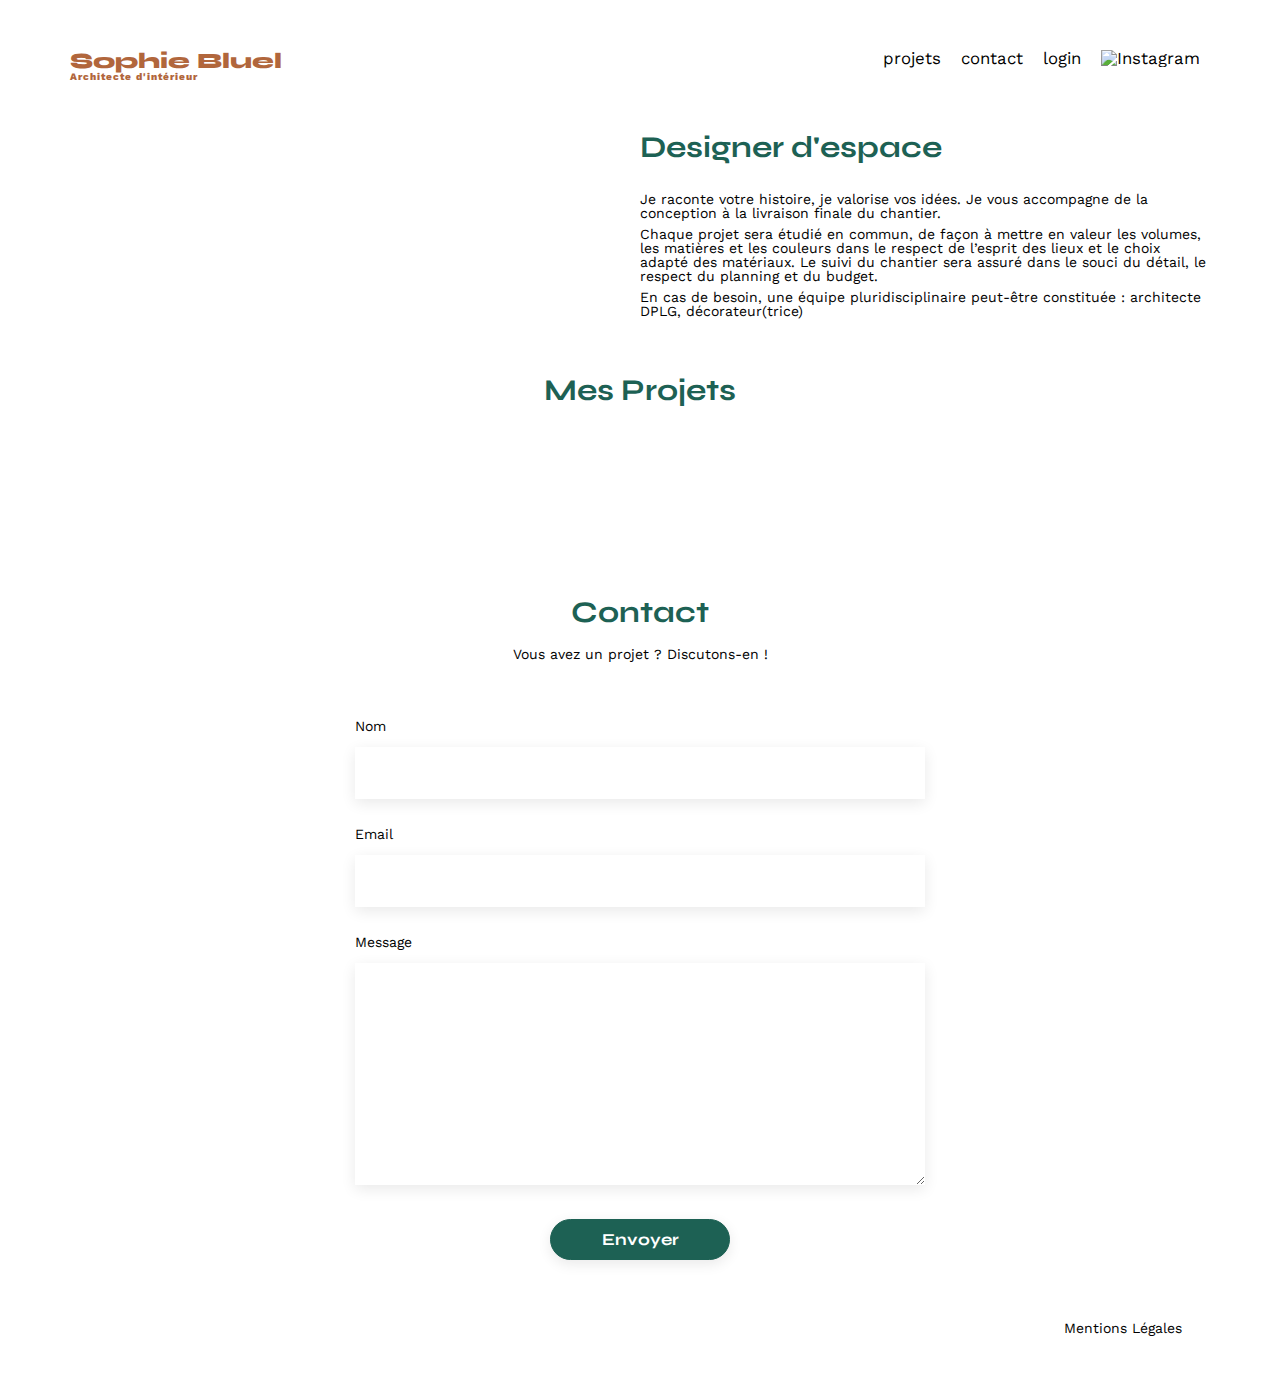
==== FrontEnd/index.html @ ddad5e9e "Added move btn in modal + minor SASS styling" ====
<!DOCTYPE html>
<html lang="fr">
<head>
	<meta charset="UTF-8">
	<title>Sophie Bluel - Architecte d'intérieur</title>
	<meta name="viewport" content="width=device-width, initial-scale=1.0">
	<link rel="preconnect" href="https://fonts.googleapis.com">
	<link rel="preconnect" href="https://fonts.gstatic.com" crossorigin>
	<link href="https://fonts.googleapis.com/css2?family=Syne:wght@700;800&family=Work+Sans&display=swap" rel="stylesheet">
	<meta name="description" content="">
	<link rel="stylesheet" href="./assets/main.css">
	<!-- Font Awesome CDN -->
    <script src="https://kit.fontawesome.com/247f8df8c0.js" crossorigin="anonymous"></script>
</head>
<body>
<div id="edit-bar" class="hidden">
	<span class="edit-btn"><i class="fa-regular fa-pen-to-square"></i> Mode édition</span>
	<a href="#" class="btn w-btn">publier les changements</a>
</div>
<header>
	<h1>Sophie Bluel <span>Architecte d'intérieur</span></h1>
	<nav>
		<ul>
			<li>projets</li>
			<li>contact</li>
			<li href="login.html" id="log-btn">login</li>
			<li><img src="./assets/icons/instagram.png" alt="Instagram"></li>
		</ul>
	</nav>
</header>
<main>
	<section id="introduction">
		<figure>
			<img src="./assets/images/sophie-bluel.png" alt="">
		</figure>
		<article>
			<h2>Designer d'espace</h2>
			<p>Je raconte votre histoire, je valorise vos idées. Je vous accompagne de la conception à la livraison finale du chantier.</p>
			<p>Chaque projet sera étudié en commun, de façon à mettre en valeur les volumes, les matières et les couleurs dans le respect de l’esprit des lieux et le choix adapté des matériaux. Le suivi du chantier sera assuré dans le souci du détail, le respect du planning et du budget.</p>
			<p>En cas de besoin, une équipe pluridisciplinaire peut-être constituée : architecte DPLG, décorateur(trice)</p>
		</article>
	</section>
	<section id="portfolio">
		<div class="d-flex flex-center">
			<h2>Mes Projets</h2>
			<button class="edit-btn edit-btn-alt hidden" id="edit-btn"><i class="fa-regular fa-pen-to-square"></i> modifier</button>
		</div>
		<nav>
			<ul class="filters-list"></ul>
		</nav>
		<div class="gallery"></div>
	</section>
	<section id="contact">
		<h2>Contact</h2>
		<p>Vous avez un projet ? Discutons-en !</p>
		<form action="#" method="post">
			<label for="name">Nom</label>
			<input type="text" name="name" id="name">
			<label for="email">Email</label>
			<input type="email" name="email" id="email">
			<label for="message">Message</label>
			<textarea name="message" id="message" cols="30" rows="10"></textarea>
			<input type="submit" value="Envoyer">
		</form>
	</section>
	<div id="js-modal" class="modal-hidden" aria-hidden="true" role="dialog" aria-labelledby="main-modal">
		<div class="js-modal-wrapper js-modal-stop">
			<div class="js-modal-buttons">
				<button id="js-modal-return"><i class="fa-solid fa-arrow-left"></i></button>
				<button id="js-modal-close"><i class="fa-solid fa-xmark"></i></button>
			</div>
			<div id="js-modal-edit">
				<h2>Galerie photo</h2>
				<div id="js-modal-gallery">
						
				</div>
				<button class="active-btn" id="submit-btn">Ajouter une photo</button>
				<a href="#" class="colored-link">Supprimer la galerie</a>
			</div>
			<div id="js-modal-form">
				<h2>Ajout photo</h2>
				<form action="#" method="post" id="submit-form">
					<div class="file-container">
						<input type="file" name="work-file" id="work-file" accept="image/png, image/jpeg">
					</div>
					<label for="work-title">Titre</label>
					<input type="text" name="work-title" id="work-title">
					<label for="work-category">Catégorie</label>
					<select name="work-category" id="work-category"></select>
					<input type="submit" value="Valider">
				</form>
			</div>
		</div>
	</div>
</main>

<footer>
	<nav>
		<ul>
			<li>Mentions Légales</li>
		</ul>
	</nav>
</footer>
<script src="./assets/script.js"></script>
</body>
</html>
---- FrontEnd/assets/main.css ----
/* http://meyerweb.com/eric/tools/css/reset/
   v2.0 | 20110126
   License: none (public domain)
*/
html, body, div, span, applet, object, iframe,
h1, h2, h3, h4, h5, h6, p, blockquote, pre,
a, abbr, acronym, address, big, cite, code,
del, dfn, em, img, ins, kbd, q, s, samp,
small, strike, strong, sub, sup, tt, var,
b, u, i, center,
dl, dt, dd, ol, ul, li,
fieldset, form, label, legend,
table, caption, tbody, tfoot, thead, tr, th, td,
article, aside, canvas, details, embed,
figure, figcaption, footer, header, hgroup,
menu, nav, output, ruby, section, summary,
time, mark, audio, video {
  margin: 0;
  padding: 0;
  border: 0;
  font-size: 100%;
  font: inherit;
  vertical-align: baseline;
}

/* HTML5 display-role reset for older browsers */
article, aside, details, figcaption, figure,
footer, header, hgroup, menu, nav, section {
  display: block;
}

body {
  line-height: 1;
}

ol, ul {
  list-style: none;
}

blockquote, q {
  quotes: none;
}

blockquote:before, blockquote:after,
q:before, q:after {
  content: "";
  content: none;
}

table {
  border-collapse: collapse;
  border-spacing: 0;
}

/** end reset css**/
/* Color variables */
/* Other variables */
/* Function to convert into Rem units */
body {
  max-width: 71.25rem;
  margin: auto;
  font-family: "Work Sans";
  font-size: 0.875rem;
}

section {
  margin: 3.125rem 0;
}

form {
  text-align: left;
  margin-top: 30px;
  display: flex;
  flex-direction: column;
}
form input, form select, form textarea {
  font-size: 1.2em;
  border: none;
  box-shadow: 0px 4px 14px rgba(0, 0, 0, 0.09);
  padding: 1rem;
}
form label {
  text-align: left;
  margin: 2em 0 1em 0;
}

.hidden {
  display: none !important;
}

.visible {
  display: flex !important;
}

/** Reusable CSS classes **/
.d-flex {
  display: flex;
}

.flex-center {
  align-items: center;
  justify-content: center;
}

h1 {
  display: flex;
  flex-direction: column;
  font-family: "Syne", sans-serif;
  font-size: 1.375rem;
  font-weight: 800;
  color: #B1663C;
}
h1 > span {
  font-family: "Work Sans", sans-serif;
  font-size: 0.625rem;
  letter-spacing: 0.1em;
}

h2 {
  font-family: "Syne", sans-serif;
  font-weight: 700;
  font-size: 1.875rem;
  color: #1D6154;
}

input[type=submit], .btn, .active-btn, .filter-btn {
  font-family: "Syne", sans-serif;
  font-weight: 700;
  text-align: center;
  border-radius: 60px;
  border: 1px solid #1D6154;
  text-decoration: none;
  padding: 0.5625rem 1.875rem;
}

.filters-list {
  gap: 0.625rem;
  margin: 3.1875rem 0;
  display: flex;
  justify-content: center;
}

.filter-btn {
  background-color: #FFF;
  color: #1D6154;
  border-color: #1D6154;
  cursor: pointer;
}

input[type=submit], .active-btn {
  color: #FFF;
  background-color: #1D6154;
}

input[type=submit] {
  margin: 2em auto;
  width: 11.25rem;
}

.w-btn {
  background-color: #FFF;
  color: #000;
  padding: 0.6875rem 1.4375rem;
  display: inline-block;
  border-color: #FFF;
  font-family: "Work Sans";
}

.underlined-link {
  color: #3D3D3D;
  font-size: 0.875rem;
  text-align: center;
  display: block;
}
.underlined-link:hover {
  color: #B1663C;
}

.colored-link {
  color: #D65353;
  text-decoration: none;
  font-size: 0.875rem;
  text-align: center;
  margin-top: 1.4375rem;
  display: block;
}

.edit-btn {
  background: none;
  border: none;
  padding: 0;
  font: inherit;
  cursor: pointer;
  outline: inherit;
  color: #FFF;
  text-decoration: none;
  margin-right: 1.3125rem;
  font-size: 1rem;
}

.edit-btn-alt {
  color: #000;
}

.delete-btn, .move-btn {
  width: 1.5rem;
  background-color: #000;
  padding: 0.25rem;
  border-radius: 0.125rem;
  color: #FFF;
  border: none;
  cursor: pointer;
}

@keyframes fadeIn {
  0% {
    opacity: 0;
  }
  100% {
    opacity: 1;
  }
}
@keyframes slideInTop {
  0% {
    transform: translateY(-50%);
  }
  100% {
    transform: translateY(0);
  }
}
/** Modal styling **/
#js-modal {
  width: 100%;
  height: 100%;
  position: fixed;
  top: 0;
  left: 0;
  background: rgba(0, 0, 0, 0.8);
  justify-content: center;
  align-items: center;
  animation: fadeIn 300ms ease-in-out;
}

.js-modal-wrapper {
  background-color: #fff;
  border-radius: 0.625rem;
  max-width: 39.375rem;
  width: 100%;
  text-align: center;
  padding: 1.875rem;
}
.js-modal-wrapper h2 {
  font-family: "Work Sans";
  color: #000;
  font-weight: 500;
  font-size: 1.625rem;
}
.js-modal-wrapper .js-modal-buttons {
  display: flex;
  justify-content: flex-end;
}
.js-modal-wrapper #js-modal-close {
  cursor: pointer;
  font-size: 1.25rem;
}

.modal-hidden {
  display: none;
}

#js-modal-gallery {
  display: grid;
  grid-template-columns: repeat(5, 1fr);
  gap: 0.625rem;
  margin: 2.875rem 0;
}
#js-modal-gallery figure {
  position: relative;
  text-align: left;
}
#js-modal-gallery img {
  max-width: 100%;
}

#js-modal-form {
  display: none;
  flex-direction: column;
}

.js-modal-gallery-btn {
  position: absolute;
  top: 0.625rem;
  right: 0.625rem;
  display: flex;
  flex-direction: row-reverse;
  gap: 0.25rem;
}

.file-container {
  background-color: #E8F1F6;
  border-radius: 0.1875rem;
}

header {
  display: flex;
  justify-content: space-between;
  margin: 3.125rem 0;
}
header nav ul {
  display: flex;
  align-items: center;
  justify-content: center;
  list-style-type: none;
}
header nav ul li {
  padding: 0 0.625rem;
  font-size: 1.2em;
}
header nav ul li:hover {
  color: #B1663C;
}
header nav ul li img {
  width: 1.1875rem;
}

#edit-bar {
  background-color: #000;
  padding: 0.625rem 0;
  text-align: center;
  width: 100%;
  position: fixed;
  top: 0;
  left: 0;
  z-index: 1;
}

footer nav ul {
  display: flex;
  justify-content: flex-end;
  margin: 2em;
}

#introduction {
  display: flex;
  align-items: center;
}
#introduction figure {
  flex: 1;
}
#introduction img {
  display: block;
  margin: auto;
  width: 80%;
}
#introduction article {
  flex: 1;
}
#introduction h2 {
  margin-bottom: 1em;
}
#introduction p {
  margin-bottom: 0.5em;
}

.gallery {
  width: 100%;
  display: grid;
  grid-template-columns: 1fr 1fr 1fr;
  grid-column-gap: 1.25rem;
  grid-row-gap: 1.25rem;
  margin-top: 5.6875rem;
}
.gallery img {
  width: 100%;
}

#portfolio h2 {
  text-align: center;
}
#portfolio button {
  margin-left: 1.9375rem;
}

#contact {
  width: 50%;
  margin: auto;
}
#contact > * {
  text-align: center;
}
#contact h2 {
  margin-bottom: 20px;
}

i.fa-pen-to-square {
  margin-right: 8px;
}/*# sourceMappingURL=main.css.map */
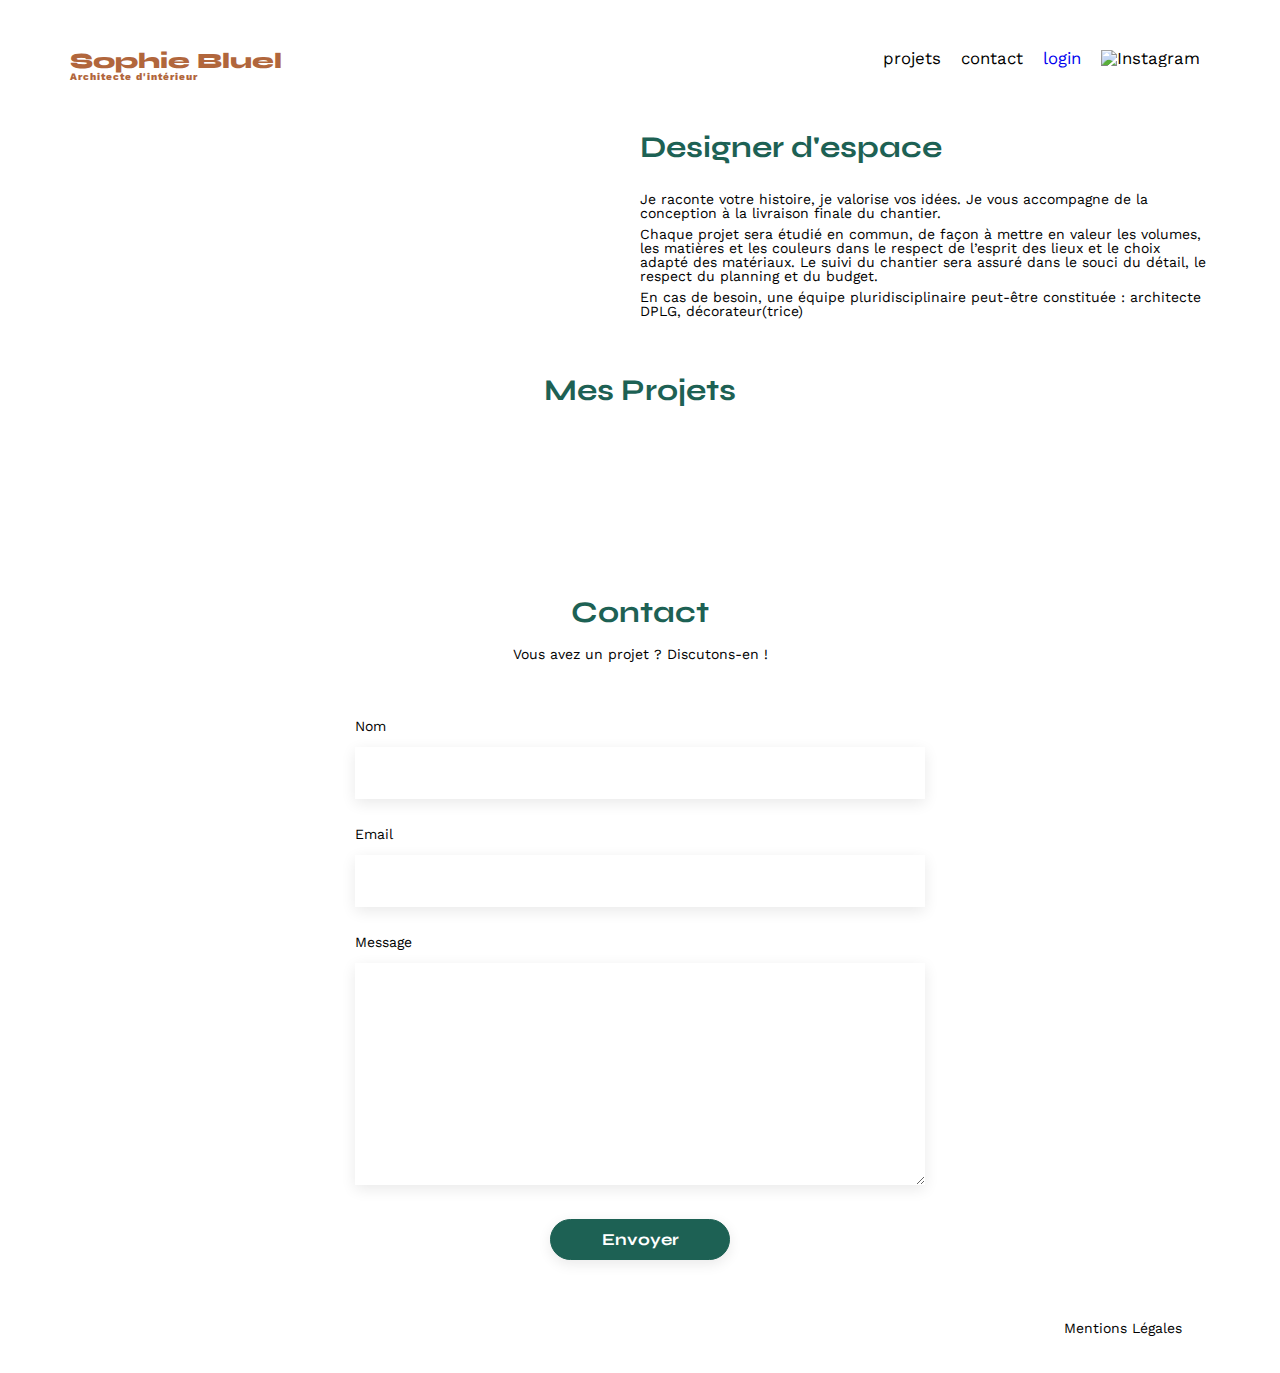
==== commit f5ff5d46: "W3C validator error fixes, SCSS styling and login validation script" ====
--- a/FrontEnd/index.html
+++ b/FrontEnd/index.html
@@ -23,7 +23,7 @@
 		<ul>
 			<li>projets</li>
 			<li>contact</li>
-			<li href="login.html" id="log-btn">login</li>
+			<li id="log-btn"><a href="login.html">login</a></li>
 			<li><img src="./assets/icons/instagram.png" alt="Instagram"></li>
 		</ul>
 	</nav>
@@ -74,8 +74,10 @@
 				<div id="js-modal-gallery">
 						
 				</div>
-				<button class="active-btn" id="submit-btn">Ajouter une photo</button>
-				<a href="#" class="colored-link">Supprimer la galerie</a>
+				<div class="js-modal-cta">
+					<button class="active-btn" id="submit-btn">Ajouter une photo</button>
+					<a href="#" class="colored-link">Supprimer la galerie</a>
+				</div>
 			</div>
 			<div id="js-modal-form">
 				<h2>Ajout photo</h2>
@@ -87,7 +89,9 @@
 					<input type="text" name="work-title" id="work-title">
 					<label for="work-category">Catégorie</label>
 					<select name="work-category" id="work-category"></select>
-					<input type="submit" value="Valider">
+					<div class="js-modal-cta">
+						<input type="submit" value="Valider">
+					</div>
 				</form>
 			</div>
 		</div>
--- a/FrontEnd/assets/main.css
+++ b/FrontEnd/assets/main.css
@@ -235,7 +235,7 @@
   position: fixed;
   top: 0;
   left: 0;
-  background: rgba(0, 0, 0, 0.8);
+  background: rgba(0, 0, 0, 0.4);
   justify-content: center;
   align-items: center;
   animation: fadeIn 300ms ease-in-out;
@@ -259,9 +259,21 @@
   display: flex;
   justify-content: flex-end;
 }
+.js-modal-wrapper .js-modal-buttons button {
+  font-family: inherit; /* 1 */
+  font-size: 100%; /* 1 */
+  line-height: 1.15; /* 1 */
+  margin: 0; /* 2 */
+  background: transparent;
+  border: none;
+}
 .js-modal-wrapper #js-modal-close {
   cursor: pointer;
   font-size: 1.25rem;
+}
+.js-modal-wrapper .js-modal-cta {
+  padding-top: 2.375rem;
+  border-top: 1px solid #B3B3B3;
 }
 
 .modal-hidden {
@@ -321,6 +333,12 @@
 }
 header nav ul li img {
   width: 1.1875rem;
+}
+header nav ul li a {
+  text-decoration: none;
+}
+header nav ul li a:visited {
+  color: #000;
 }
 
 #edit-bar {
@@ -394,4 +412,18 @@
 
 i.fa-pen-to-square {
   margin-right: 8px;
+}
+
+#login-container {
+  text-align: center;
+  max-width: 50%;
+  margin: auto;
+}
+#login-container #login-feedback {
+  color: red;
+  font-weight: bold;
+  margin-top: 2rem;
+}
+#login-container #login-feedback i {
+  margin-right: 0.625rem;
 }/*# sourceMappingURL=main.css.map */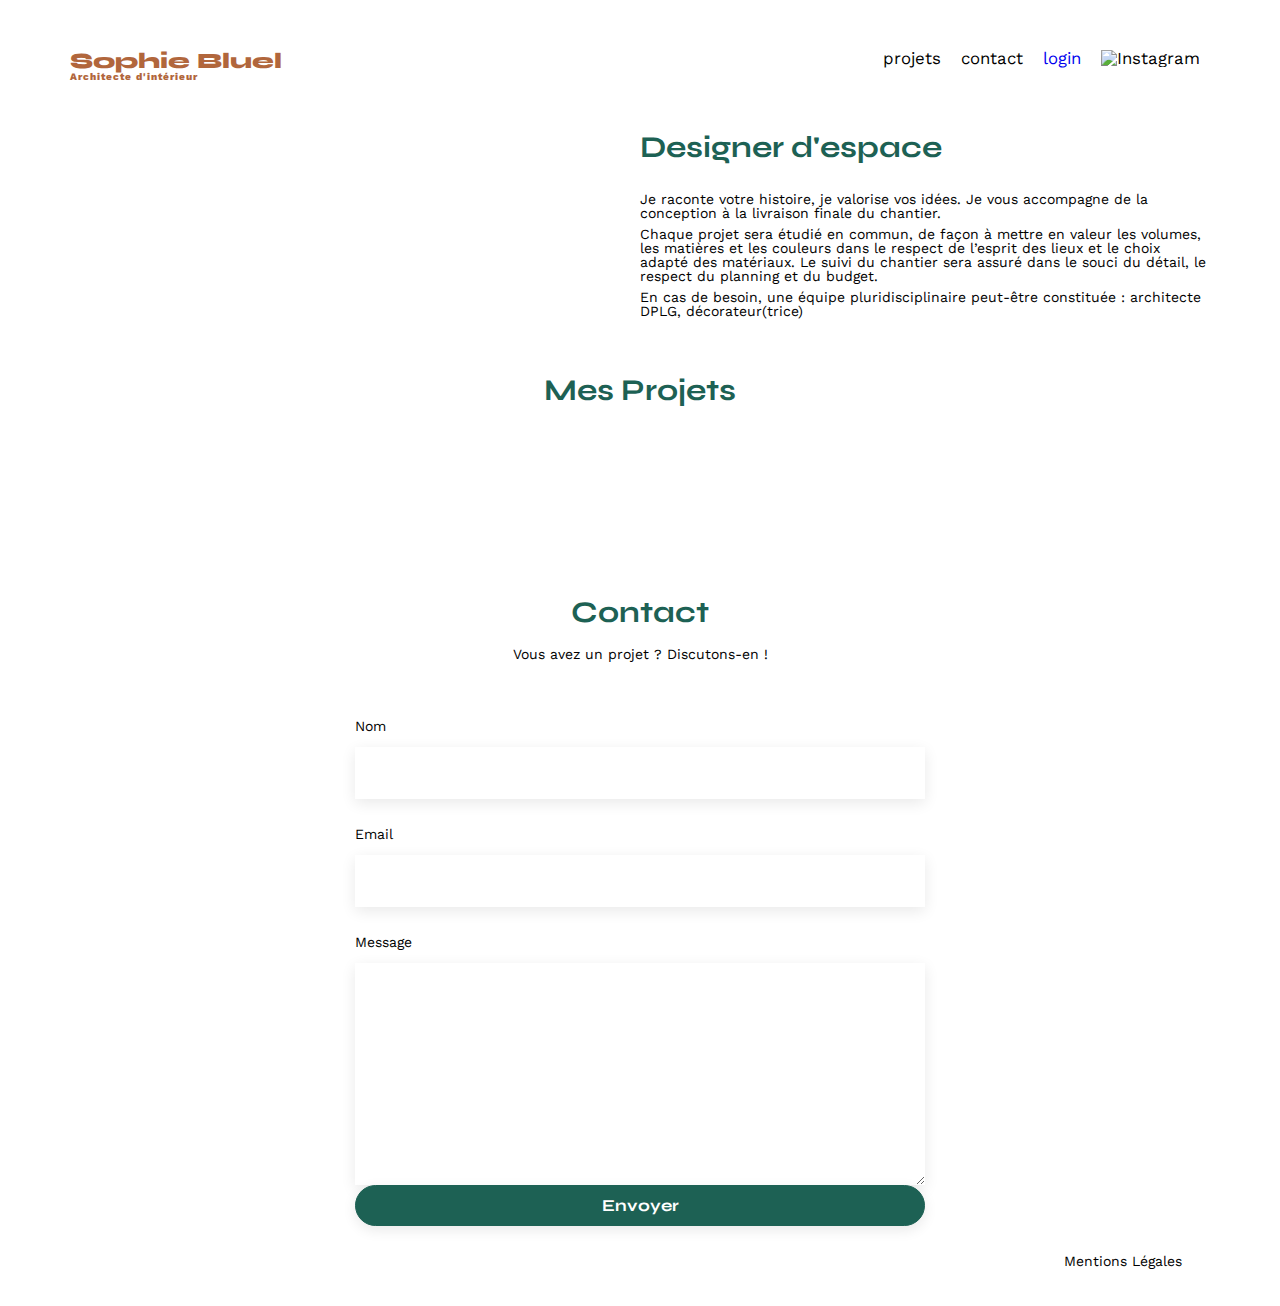
==== commit 788eb4c6: "Added delete btn confirmation alert, added placeholder option (select), CSS styling (file-upload blo" ====
--- a/FrontEnd/index.html
+++ b/FrontEnd/index.html
@@ -13,9 +13,9 @@
     <script src="https://kit.fontawesome.com/247f8df8c0.js" crossorigin="anonymous"></script>
 </head>
 <body>
-<div id="edit-bar" class="hidden">
-	<span class="edit-btn"><i class="fa-regular fa-pen-to-square"></i> Mode édition</span>
-	<a href="#" class="btn w-btn">publier les changements</a>
+<div id="edit-bar" class="admin-hidden">
+	<span class="btn--edit"><i class="fa-regular fa-pen-to-square"></i> Mode édition</span>
+	<a href="#" class="btn btn--white">publier les changements</a>
 </div>
 <header>
 	<h1>Sophie Bluel <span>Architecte d'intérieur</span></h1>
@@ -30,9 +30,12 @@
 </header>
 <main>
 	<section id="introduction">
-		<figure>
-			<img src="./assets/images/sophie-bluel.png" alt="">
-		</figure>
+		<div class="introduction-image">
+			<figure>
+				<img src="./assets/images/sophie-bluel.png" alt="">
+			</figure>
+			<button class="btn--edit btn--edit-alt admin-hidden" id="edit-btn"><i class="fa-regular fa-pen-to-square"></i> modifier</button>
+		</div>
 		<article>
 			<h2>Designer d'espace</h2>
 			<p>Je raconte votre histoire, je valorise vos idées. Je vous accompagne de la conception à la livraison finale du chantier.</p>
@@ -43,7 +46,7 @@
 	<section id="portfolio">
 		<div class="d-flex flex-center">
 			<h2>Mes Projets</h2>
-			<button class="edit-btn edit-btn-alt hidden" id="edit-btn"><i class="fa-regular fa-pen-to-square"></i> modifier</button>
+			<button class="btn--edit btn--edit-alt admin-hidden" id="edit-btn"><i class="fa-regular fa-pen-to-square"></i> modifier</button>
 		</div>
 		<nav>
 			<ul class="filters-list"></ul>
@@ -60,37 +63,54 @@
 			<input type="email" name="email" id="email">
 			<label for="message">Message</label>
 			<textarea name="message" id="message" cols="30" rows="10"></textarea>
-			<input type="submit" value="Envoyer">
+			<input class="btn btn--active" type="submit" value="Envoyer">
 		</form>
 	</section>
+	<!-- Modal markup -->
 	<div id="js-modal" class="modal-hidden" aria-hidden="true" role="dialog" aria-labelledby="main-modal">
 		<div class="js-modal-wrapper js-modal-stop">
 			<div class="js-modal-buttons">
 				<button id="js-modal-return"><i class="fa-solid fa-arrow-left"></i></button>
 				<button id="js-modal-close"><i class="fa-solid fa-xmark"></i></button>
 			</div>
+			<!-- Modal edit gallery -->
 			<div id="js-modal-edit">
 				<h2>Galerie photo</h2>
 				<div id="js-modal-gallery">
 						
 				</div>
 				<div class="js-modal-cta">
-					<button class="active-btn" id="submit-btn">Ajouter une photo</button>
+					<button class="btn btn--active" id="submit-btn">Ajouter une photo</button>
 					<a href="#" class="colored-link">Supprimer la galerie</a>
 				</div>
 			</div>
+			<!-- Modal submit work form -->
 			<div id="js-modal-form">
 				<h2>Ajout photo</h2>
 				<form action="#" method="post" id="submit-form">
+					<!-- File container (input + preview thumbnail) -->
 					<div class="file-container">
-						<input type="file" name="work-file" id="work-file" accept="image/png, image/jpeg">
+						<div class="file-upload-form">
+							<img src="assets/icons/image-upload.svg" alt="Upload image icon">
+							<label for="work-file">
+								<a class="btn btn--upload">+ Ajouter photo</a>
+							</label>
+							<input type="file" name="work-file" id="work-file" accept="image/png, image/jpeg">
+							<p id="file-limit">jpg, png : 4mo max</p>
+						</div>
+						<!-- Thumbnail of the uploaded image -->
+						<div class="file-upload-preview">
+							
+						</div>
 					</div>
 					<label for="work-title">Titre</label>
 					<input type="text" name="work-title" id="work-title">
 					<label for="work-category">Catégorie</label>
 					<select name="work-category" id="work-category"></select>
+					<!-- Alert feedback -->
+					<p id="error-feedback"></p>
 					<div class="js-modal-cta">
-						<input type="submit" value="Valider">
+						<input class="btn btn--disabled" id="add-work-btn" type="submit" value="Valider" disabled>
 					</div>
 				</form>
 			</div>
--- a/FrontEnd/assets/main.css
+++ b/FrontEnd/assets/main.css
@@ -84,7 +84,7 @@
   margin: 2em 0 1em 0;
 }
 
-.hidden {
+.hidden, .admin-hidden {
   display: none !important;
 }
 
@@ -100,6 +100,15 @@
 .flex-center {
   align-items: center;
   justify-content: center;
+}
+
+#error-feedback {
+  color: #AD0404;
+  font-weight: bold;
+  margin: 2rem 0;
+}
+#error-feedback i {
+  margin-right: 0.625rem;
 }
 
 h1 {
@@ -123,7 +132,7 @@
   color: #1D6154;
 }
 
-input[type=submit], .btn, .active-btn, .filter-btn {
+.btn {
   font-family: "Syne", sans-serif;
   font-weight: 700;
   text-align: center;
@@ -132,32 +141,19 @@
   text-decoration: none;
   padding: 0.5625rem 1.875rem;
 }
-
-.filters-list {
-  gap: 0.625rem;
-  margin: 3.1875rem 0;
-  display: flex;
-  justify-content: center;
-}
-
-.filter-btn {
+.btn--upload {
+  border-color: #CBD6DC;
+  background-color: #CBD6DC;
+  color: #306685;
+  font-family: "Work Sans", sans-serif;
+}
+.btn--filter {
   background-color: #FFF;
   color: #1D6154;
   border-color: #1D6154;
   cursor: pointer;
 }
-
-input[type=submit], .active-btn {
-  color: #FFF;
-  background-color: #1D6154;
-}
-
-input[type=submit] {
-  margin: 2em auto;
-  width: 11.25rem;
-}
-
-.w-btn {
+.btn--white {
   background-color: #FFF;
   color: #000;
   padding: 0.6875rem 1.4375rem;
@@ -165,44 +161,27 @@
   border-color: #FFF;
   font-family: "Work Sans";
 }
-
-.underlined-link {
-  color: #3D3D3D;
-  font-size: 0.875rem;
-  text-align: center;
-  display: block;
-}
-.underlined-link:hover {
-  color: #B1663C;
-}
-
-.colored-link {
-  color: #D65353;
-  text-decoration: none;
-  font-size: 0.875rem;
-  text-align: center;
-  margin-top: 1.4375rem;
-  display: block;
-}
-
-.edit-btn {
+.btn--disabled {
+  color: #FFF;
+  background-color: #A7A7A7;
+  border-color: #A7A7A7;
+}
+.btn--edit {
   background: none;
   border: none;
   padding: 0;
   font: inherit;
   cursor: pointer;
   outline: inherit;
-  color: #FFF;
   text-decoration: none;
   margin-right: 1.3125rem;
   font-size: 1rem;
 }
-
-.edit-btn-alt {
-  color: #000;
-}
-
-.delete-btn, .move-btn {
+.btn--active {
+  color: #FFF;
+  background-color: #1D6154;
+}
+.btn--delete, .btn--move {
   width: 1.5rem;
   background-color: #000;
   padding: 0.25rem;
@@ -210,6 +189,32 @@
   color: #FFF;
   border: none;
   cursor: pointer;
+}
+
+.filters-list {
+  gap: 0.625rem;
+  margin: 3.1875rem 0;
+  display: flex;
+  justify-content: center;
+}
+
+.underlined-link {
+  color: #3D3D3D;
+  font-size: 0.875rem;
+  text-align: center;
+  display: block;
+}
+.underlined-link:hover {
+  color: #B1663C;
+}
+
+.colored-link {
+  color: #D65353;
+  text-decoration: none;
+  font-size: 0.875rem;
+  text-align: center;
+  margin-top: 1.4375rem;
+  display: block;
 }
 
 @keyframes fadeIn {
@@ -257,7 +262,7 @@
 }
 .js-modal-wrapper .js-modal-buttons {
   display: flex;
-  justify-content: flex-end;
+  justify-content: space-between;
 }
 .js-modal-wrapper .js-modal-buttons button {
   font-family: inherit; /* 1 */
@@ -266,14 +271,25 @@
   margin: 0; /* 2 */
   background: transparent;
   border: none;
-}
-.js-modal-wrapper #js-modal-close {
   cursor: pointer;
   font-size: 1.25rem;
+}
+.js-modal-wrapper .js-modal-buttons #js-modal-return {
+  visibility: hidden;
 }
 .js-modal-wrapper .js-modal-cta {
   padding-top: 2.375rem;
   border-top: 1px solid #B3B3B3;
+  text-align: center;
+}
+.js-modal-wrapper .js-modal-cta button, .js-modal-wrapper .js-modal-cta input {
+  min-width: 14.8125rem;
+}
+
+#js-modal-edit, #js-modal-form {
+  max-width: 80%;
+  margin: 0.9375rem auto 3rem auto;
+  box-sizing: border-box;
 }
 
 .modal-hidden {
@@ -297,6 +313,7 @@
 #js-modal-form {
   display: none;
   flex-direction: column;
+  text-align: center;
 }
 
 .js-modal-gallery-btn {
@@ -311,6 +328,28 @@
 .file-container {
   background-color: #E8F1F6;
   border-radius: 0.1875rem;
+  text-align: center;
+}
+.file-container .file-upload-form {
+  display: flex;
+  align-items: center;
+  justify-content: center;
+  flex-direction: column;
+  padding: 1.75rem 0;
+}
+.file-container .file-upload-preview img {
+  width: 8.125rem;
+  height: 11.875rem;
+  -o-object-fit: cover;
+     object-fit: cover;
+}
+.file-container #file-limit {
+  font-size: 0.625rem;
+  color: #444;
+  margin-top: 0.4375rem;
+}
+.file-container #work-file {
+  display: none;
 }
 
 header {
@@ -351,6 +390,9 @@
   left: 0;
   z-index: 1;
 }
+#edit-bar .btn--edit {
+  color: #FFF;
+}
 
 footer nav ul {
   display: flex;
@@ -362,8 +404,12 @@
   display: flex;
   align-items: center;
 }
-#introduction figure {
+#introduction .introduction-image {
   flex: 1;
+}
+#introduction button {
+  margin-left: 3.5rem;
+  margin-top: 1rem;
 }
 #introduction img {
   display: block;
@@ -416,14 +462,11 @@
 
 #login-container {
   text-align: center;
-  max-width: 50%;
-  margin: auto;
-}
-#login-container #login-feedback {
-  color: red;
-  font-weight: bold;
-  margin-top: 2rem;
-}
-#login-container #login-feedback i {
-  margin-right: 0.625rem;
+}
+#login-container #login-form {
+  max-width: 23.6875rem;
+  margin: 0 auto;
+}
+#login-container #login-form .underlined-link {
+  margin-top: 1.75rem;
 }/*# sourceMappingURL=main.css.map */